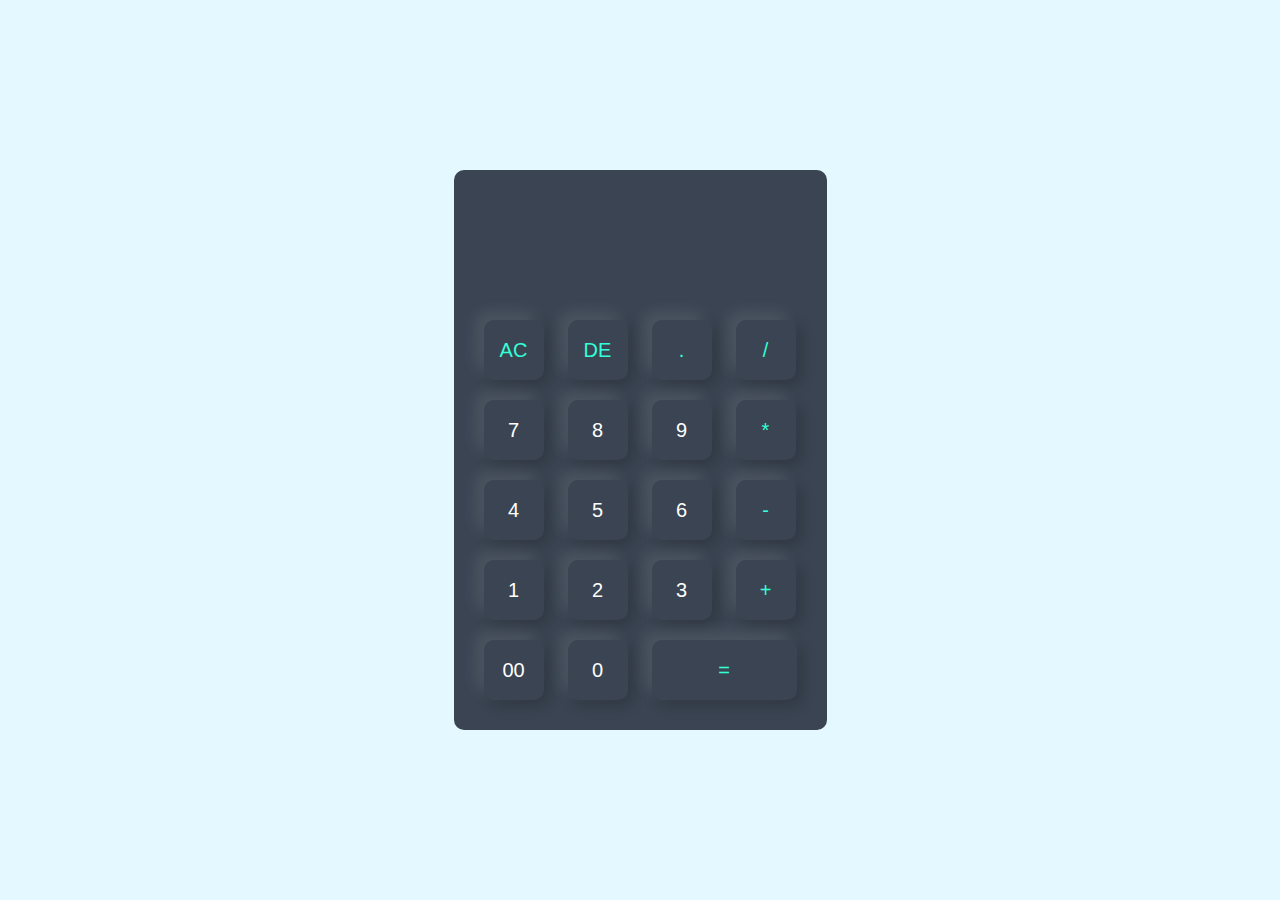
==== index.html @ 2c13fce5 "Add files via upload" ====
<!DOCTYPE html>
<html>
<head>
    <meta name="viewport" content="width=device-width, initial-scale=1.0">
    <title>Calculator</title>
    <link rel="stylesheet" href="style.css">
</head>
<body>

    <div class="container">
        <div class="calculator">
            <form>
                <div class="display">
                    <input type="text" name="display">
                </div>
                <div>
                    <input type="button" value="AC" onclick="display.value ='' " class="operator">
                    <input type="button" value="DE" onclick="display.value = display.value.toString().slice(0,-1) " class="operator">
                    <input type="button" value="." onclick="display.value +='.' " class="operator">
                    <input type="button" value="/" onclick="display.value +='/' " class="operator">
                </div>
                <div>
                    <input type="button" value="7" onclick="display.value +='7' ">
                    <input type="button" value="8" onclick="display.value +='8' ">
                    <input type="button" value="9" onclick="display.value +='9' ">
                    <input type="button" value="*" onclick="display.value +='*' " class="operator">
                </div>
                <div>
                    <input type="button" value="4" onclick="display.value +='4' ">
                    <input type="button" value="5" onclick="display.value +='5' ">
                    <input type="button" value="6" onclick="display.value +='6' ">
                    <input type="button" value="-" onclick="display.value +='-' " class="operator">
                </div>
                <div>
                    <input type="button" value="1" onclick="display.value +='1' ">
                    <input type="button" value="2" onclick="display.value +='2' ">
                    <input type="button" value="3" onclick="display.value +='3' ">
                    <input type="button" value="+" onclick="display.value +='+' " class="operator">
                </div>
                <div>
                    <input type="button" value="00" onclick="display.value +='00' ">
                    <input type="button" value="0" onclick="display.value +='0' ">
                    <input type="button" value="=" onclick="display.value =eval(display.value) "class="equal operator">
                    
                </div>
            </form>
        </div>
    </div>

</body>
</html>
---- style.css ----
*{
    margin: 0;
    padding: 0;
    font-family: ;'Poppins' , sans-serif;
    box-sizing: border-box;
}

.container{
    width: 100%;
    height: 100vh;
    background: #e3f9ff;
    display: flex;
    align-items: center;
    justify-content: center;
}

.calculator{
    background: #3a4452;
    padding: 20px;
    border-radius: 10px;
}

.calculator form input{
    border: 0;
    outline: 0;
    width: 60px;
    height: 60px;
    border-radius: 10px;
    box-shadow: -8px -8px 15px rgba(255, 255, 255, 0.1) ,5px 5px 15px rgba(0, 0, 0, 0.2);
    background: transparent;
    font-size: 20px;
    color: #fff;
    cursor: pointer;
    margin: 10px;
}

form .display{
    display: flex;
    justify-content: flex-end;
    margin: 20px 0;
}

form .display input{
    text-align: right;
    flex: 1;
    font-size: 45px;
    box-shadow: none;
}

form input.equal{
    width: 145px;
}

form input.operator{
    color: #33ffd8;
}
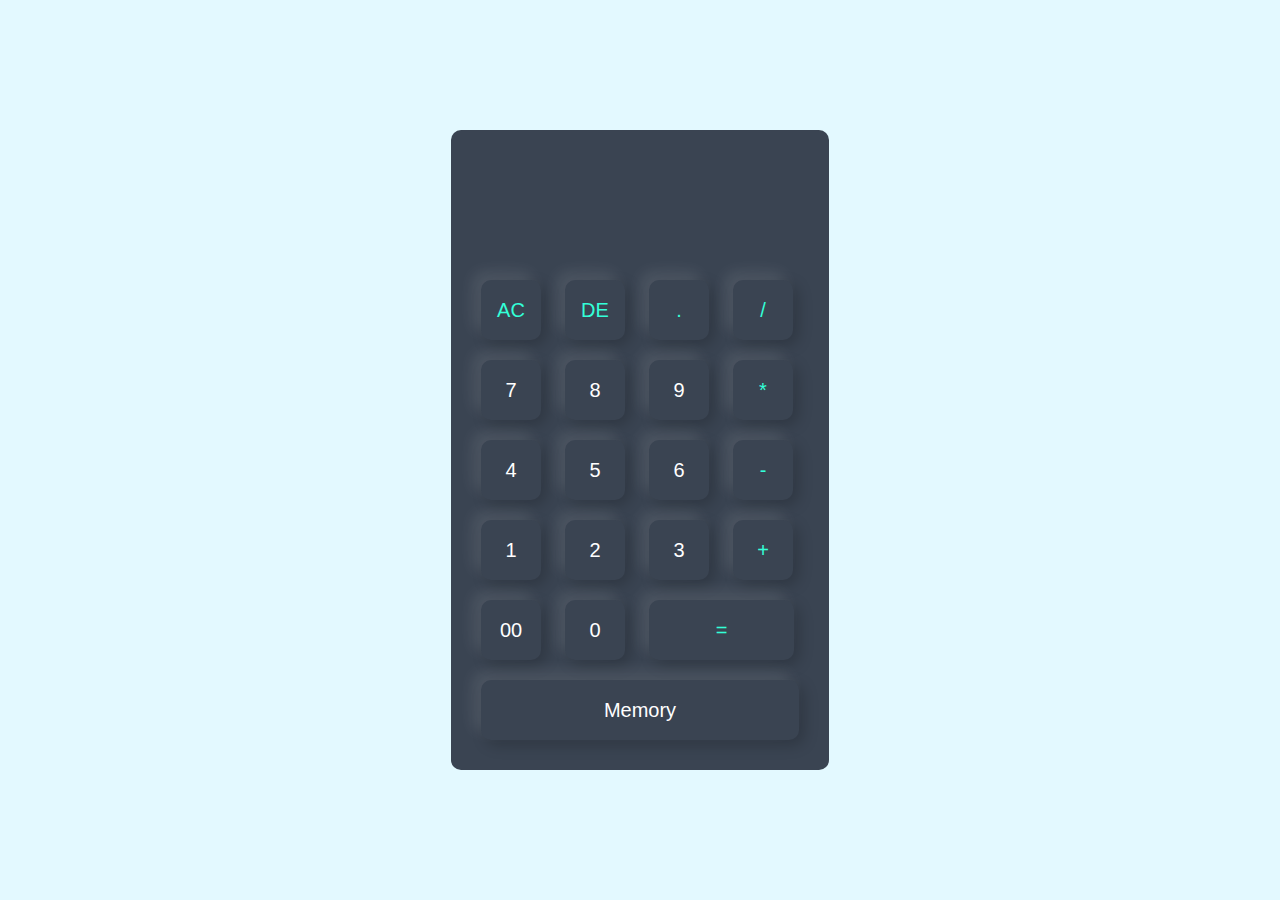
==== commit 0b5b5ca8: "Add files via upload" ====
--- a/index.html
+++ b/index.html
@@ -16,14 +16,14 @@
                 <div>
                     <input type="button" value="AC" onclick="display.value ='' " class="operator">
                     <input type="button" value="DE" onclick="display.value = display.value.toString().slice(0,-1) " class="operator">
-                    <input type="button" value="." onclick="display.value +='.' " class="operator">
-                    <input type="button" value="/" onclick="display.value +='/' " class="operator">
+                    <input type="button" value="." onclick="display.value +='.'" class="operator">
+                    <input type="button" value="/" onclick="display.value +='/'" class="operator">
                 </div>
                 <div>
                     <input type="button" value="7" onclick="display.value +='7' ">
                     <input type="button" value="8" onclick="display.value +='8' ">
                     <input type="button" value="9" onclick="display.value +='9' ">
-                    <input type="button" value="*" onclick="display.value +='*' " class="operator">
+                    <input type="button" value="*" onclick="display.value +='+' " class="operator">
                 </div>
                 <div>
                     <input type="button" value="4" onclick="display.value +='4' ">
@@ -40,12 +40,15 @@
                 <div>
                     <input type="button" value="00" onclick="display.value +='00' ">
                     <input type="button" value="0" onclick="display.value +='0' ">
-                    <input type="button" value="=" onclick="display.value =eval(display.value) "class="equal operator">
+                    <input type="button" value="=" onclick="display.value =eval(display.value)" class="equal operator">
                     
+                </div>
+                <div>
+                    <input type="button" value="Memory" onclick="display.value =eval(display.value)" class="memory">
                 </div>
             </form>
         </div>
     </div>
-
+<script src="script.js"></script>
 </body>
 </html>--- a/style.css
+++ b/style.css
@@ -54,3 +54,7 @@
 form input.operator{
     color: #33ffd8;
 }
+
+form input.memory{
+    width: 318px;
+}
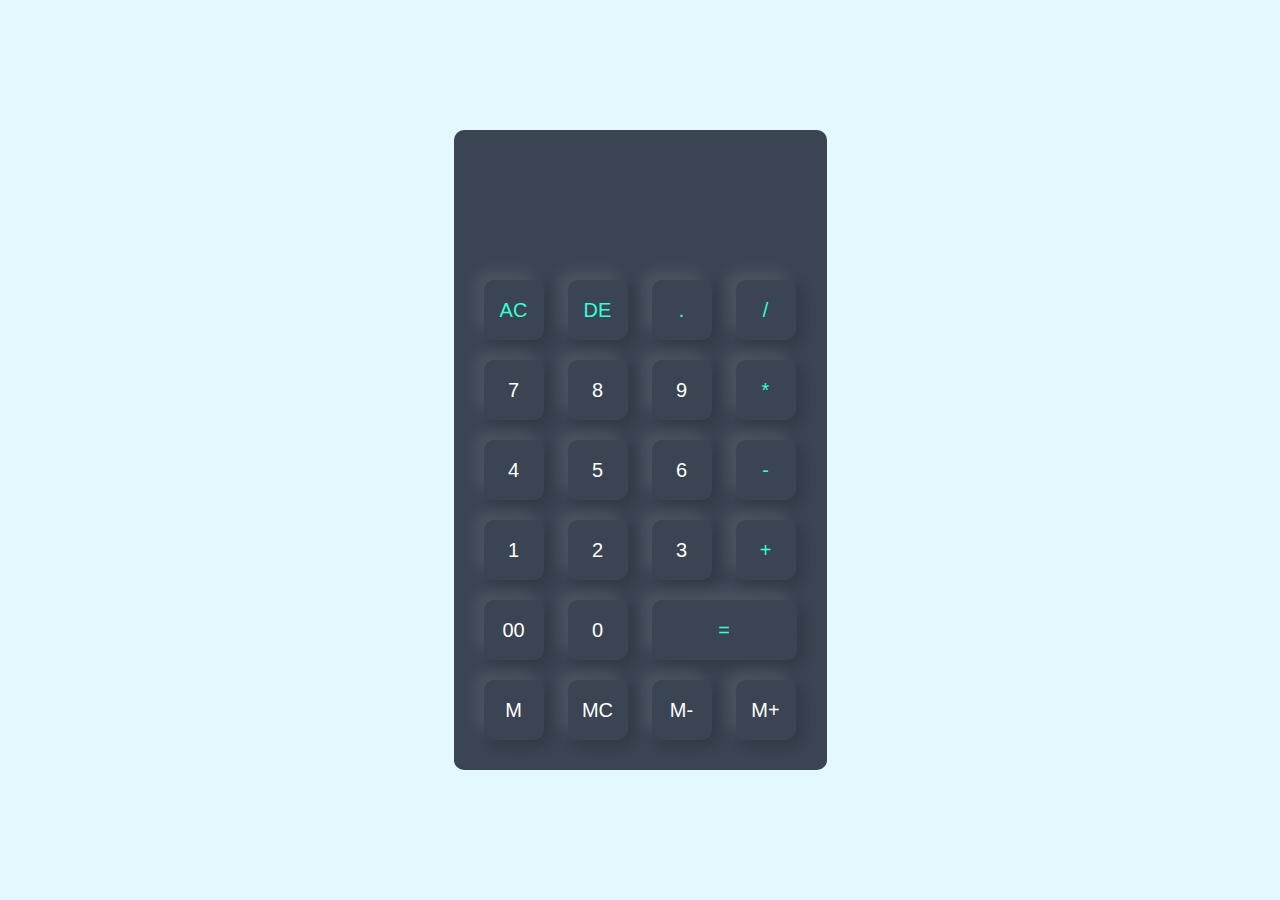
==== commit b04bbcca: "Fixing the code" ====
--- a/index.html
+++ b/index.html
@@ -23,7 +23,7 @@
                     <input type="button" value="7" onclick="display.value +='7' ">
                     <input type="button" value="8" onclick="display.value +='8' ">
                     <input type="button" value="9" onclick="display.value +='9' ">
-                    <input type="button" value="*" onclick="display.value +='+' " class="operator">
+                    <input type="button" value="*" onclick="display.value +='*' " class="operator">
                 </div>
                 <div>
                     <input type="button" value="4" onclick="display.value +='4' ">
@@ -44,7 +44,10 @@
                     
                 </div>
                 <div>
-                    <input type="button" value="Memory" onclick="display.value =eval(display.value)" class="memory">
+                    <input type="button" value="M" onclick="addToMemory(display.value)"/>
+                    <input type="button" value="MC" onclick="clearMemory()"/>
+                    <input type="button" value="M-" onclick="display.value=getNextCalculation()"/>
+                    <input type="button" value="M+" onclick="display.value=getPreviousCalculation()"/>
                 </div>
             </form>
         </div>
